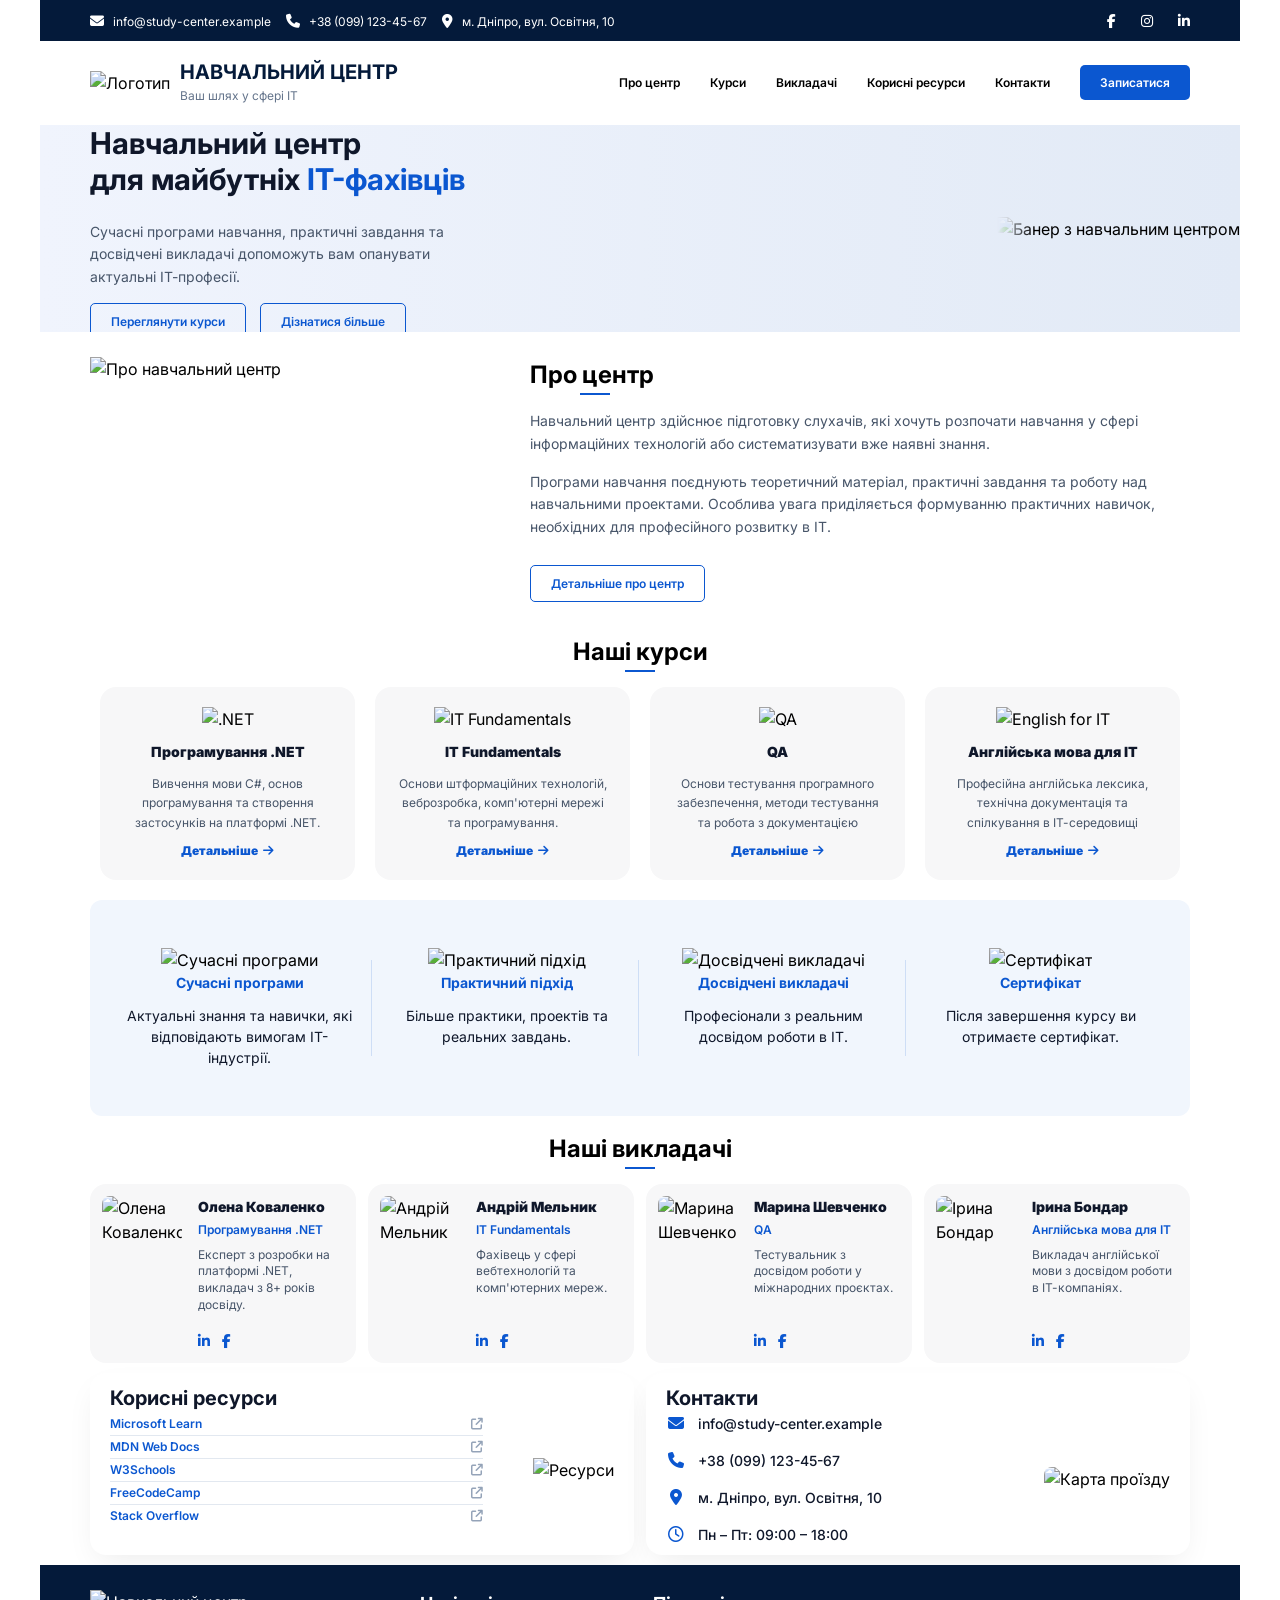
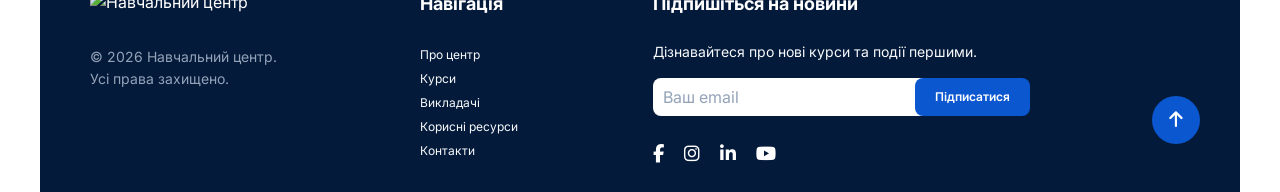
==== Homework02/index.html @ a758458b "add homework 2" ====
<!DOCTYPE html>
<html lang="en">
<head>
    <meta charset="UTF-8">
    <meta name="viewport" content="width=device-width, initial-scale=1.0">
    <link rel="preconnect" href="https://fonts.googleapis.com">
    <link rel="preconnect" href="https://fonts.gstatic.com" crossorigin>
    <link href="https://fonts.googleapis.com/css2?family=Inter:wght@400;600;700&display=swap" rel="stylesheet">
    <link 
    rel="stylesheet" 
    href="https://cdnjs.cloudflare.com/ajax/libs/font-awesome/6.5.2/css/all.min.css" 
  />
    <link rel="stylesheet" href="reset.css">
    <link rel="stylesheet" href="style.css">
    <title>Навчальний центр</title>
</head>
<body>
    <div class="container">
        <div id="header" class="header">
            <ul class="data">
                    <li>
                        <i class="fa-solid fa-envelope"></i>
                        <a href="mailto:info@study-center.example">info@study-center.example</a>
                    </li>
                    <li>
                        <i class="fa-solid fa-phone"></i>
                        <a href="tel:+380991234567">+38 (099) 123-45-67</a>
                    </li>
                    <li>
                        <i class="fa-solid fa-location-dot"></i>
                        <span>м. Дніпро, вул. Освітня, 10</span>
                    </li>
            </ul>            
            
            <ul class="socials">
                    <li><a href="https://www.facebook.com/" aria-label="Facebook"><i class="fa-brands fa-facebook-f"></i></a></li>
                    <li><a href="https://www.instagram.com/" aria-label="Instagram"><i class="fa-brands fa-instagram"></i></a></li>
                    <li><a href="https://ua.linkedin.com/" aria-label="LinkedIn"><i class="fa-brands fa-linkedin-in"></i></a></li>
            </ul>            
        </div>
        <div id="menu" class="menu">
            <div class="logo">
                <img src="/images/logo/logo-icon-dark.png" alt="Логотип" class="logo__icon">
                <div class="logo__text">
                    <div class="logo__title">Навчальний центр</div>
                    <div class="logo__subtitle">Ваш шлях у сфері ІТ</div>
                </div>
            </div>
            <ul class="menu__list">
                <li class="menu__item"><a href="#about" class="menu__link">Про центр</a></li>
                <li class="menu__item"><a href="#courses" class="menu__link">Курси</a></li>
                <li class="menu__item"><a href="#teachers" class="menu__link">Викладачі</a></li>
                <li class="menu__item"><a href="#resources" class="menu__link">Корисні ресурси</a></li>
                <li class="menu__item"><a href="#contacts" class="menu__link">Контакти</a></li>
                <li class="menu__item"><span class="btn btn--primary">Записатися</span></li>
            </ul>
        </div>
        <div id="main-content">
            <section class="banner">
                <div class="banner__content">
                    <h1 class="banner__title">Навчальний центр <br> 
                    для майбутніх <span class="text--primary">IT-фахівців</span></h1>
                    <p class="banner__text">
                        Сучасні програми навчання, практичні завдання та досвідчені викладачі допоможуть вам опанувати актуальні ІТ-професії.
                    </p>

                    <div class="banner__actions">
                        <a href="#" class="btn btn--outline">Переглянути курси</a>
                        <a href="#" class="btn btn--outline">Дізнатися більше</a>
                    </div>
                </div>
                <div class="banner__image">
                    <img src="/images/backgrounds/hero-photo-right.png" alt="Банер з навчальним центром" class="banner__img">
                </div>
            </section>

            <section id="about" class="about">
                <div class="about__image">
                    <img src="/images/illustrations/about-center-illustration.png" alt="Про навчальний центр" class="about__img">
                </div>

                <div class="about__content">
                    <h2 class="about__title">Про центр</h2>
                    <div class="about__text">
                        <p>Навчальний центр здійснює підготовку слухачів, які хочуть розпочати навчання у сфері інформаційних технологій або систематизувати вже наявні знання.</p>
                        <p>Програми навчання поєднують теоретичний матеріал, практичні завдання та роботу над навчальними проектами. Особлива увага приділяється формуванню практичних навичок, необхідних для професійного розвитку в ІТ.</p>
                    </div>
                    <a href="#" class="btn btn--outline">Детальніше про центр</a>
                </div>
            </section>

            <section id="courses" class="courses">
                <h2 class="courses__title">Наші курси</h2>
                <div class="courses__list">
                    <div class="course-card">
                        <img src="/images/icons/courses/course-dotnet.png" alt=".NET" class="course-card__icon">
                        <h3 class="course-card__title">Програмування .NET</h3>
                        <p class="course-card__desc">Вивчення мови C#, основ програмування та створення застосунків на платформі .NET.</p>
                        <a href="#" class="course-card__link">Детальніше <i class="fa-solid fa-arrow-right"></i></a>
                    </div>
                    <div class="course-card">
                        <img src="/images/icons/courses/course-it-fundamentals.png" alt="IT Fundamentals" class="course-card__icon">
                        <h3 class="course-card__title">IT Fundamentals</h3>
                        <p class="course-card__desc">Основи штформаційних технологій, веброзробка, комп'ютерні мережі та програмування.</p>
                        <a href="#" class="course-card__link">Детальніше <i class="fa-solid fa-arrow-right"></i></a>
                    </div>
                    <div class="course-card">
                        <img src="/images/icons/courses/course-qa.png" alt="QA" class="course-card__icon">
                        <h3 class="course-card__title">QA</h3>
                        <p class="course-card__desc">Основи тестування програмного забезпечення, методи тестування та робота з документацією</p>
                        <a href="#" class="course-card__link">Детальніше <i class="fa-solid fa-arrow-right"></i></a>
                    </div>
                    <div class="course-card">
                        <img src="/images/icons/courses/course-english-it.png" alt="English for IT" class="course-card__icon">
                        <h3 class="course-card__title">Англійська мова для IT</h3>
                        <p class="course-card__desc">Професійна англійська лексика, технічна документація та спілкування в ІТ-середовищі</p>
                        <a href="#" class="course-card__link">Детальніше <i class="fa-solid fa-arrow-right"></i></a>
                    </div>
                </div>

                <div class="features__list">
                    <div class="feature-item">
                        <img src="/images/icons/features/feature-modern-programs.png" alt="Сучасні програми" class="feature-item__icon">
                        <h3 class="feature-item__title">Сучасні програми</h3>
                        <p class="feature-item__text">Актуальні знання та навички, які відповідають вимогам ІТ-індустрії.</p>
                    </div>
                    <div class="feature-item">
                        <img src="/images/icons/features/feature-practical-approach.png" alt="Практичний підхід" class="feature-item__icon">
                        <h3 class="feature-item__title">Практичний підхід</h3>
                        <p class="feature-item__text">Більше практики, проектів та реальних завдань.</p>
                    </div>
                    <div class="feature-item">
                        <img src="/images/icons/features/feature-experienced-teachers.png" alt="Досвідчені викладачі" class="feature-item__icon">
                        <h3 class="feature-item__title">Досвідчені викладачі</h3>
                        <p class="feature-item__text">Професіонали з реальним досвідом роботи в ІТ.</p>
                    </div>
                    <div class="feature-item">
                        <img src="/images/icons/features/feature-certificate.png" alt="Сертифікат" class="feature-item__icon">
                        <h3 class="feature-item__title">Сертифікат</h3>
                        <p class="feature-item__text">Після завершення курсу ви отримаєте сертифікат.</p>
                    </div>
                </div>

            </section>

            <section id="teachers" class="teachers">
                <h2 class="courses__title">Наші викладачі</h2>
                <div class="teachers__list">
                    <div class="teacher-card">
                        <img src="/images/teachers/teacher-1-olena-kovalenko.png" alt="Олена Коваленко" class="teacher-card__img">
                        <div class="teacher-card__info">
                            <h3 class="teacher-card__name">Олена Коваленко</h3>
                            <span class="teacher-card__subject">Програмування .NET</span>
                            <p class="teacher-card__desc">Експерт з розробки на платформі .NET, викладач з 8+ років досвіду.</p>
                            
                            <div class="teacher-card__socials">
                                <a href="#" aria-label="LinkedIn"><i class="fa-brands fa-linkedin-in"></i></a>
                                <a href="#" aria-label="Facebook"><i class="fa-brands fa-facebook-f"></i></a>
                            </div>
                        </div>                        
                    </div>
                    <div class="teacher-card">
                        <img src="/images/teachers/teacher-2-andrii-melnyk.png" alt="Андрій Мельник" class="teacher-card__img">
                        <div class="teacher-card__info">
                            <h3 class="teacher-card__name">Андрій Мельник</h3>
                            <span class="teacher-card__subject">IT Fundamentals</span>
                            <p class="teacher-card__desc">Фахівець у сфері вебтехнологій та комп'ютерних мереж.</p>
                            
                            <div class="teacher-card__socials">
                                <a href="#" aria-label="LinkedIn"><i class="fa-brands fa-linkedin-in"></i></a>
                                <a href="#" aria-label="Facebook"><i class="fa-brands fa-facebook-f"></i></a>
                            </div>
                        </div>
                    </div>
                    <div class="teacher-card">
                        <img src="/images/teachers/teacher-3-maryna-shevchenko.png" alt="Марина Шевченко" class="teacher-card__img">
                        <div class="teacher-card__info">
                            <h3 class="teacher-card__name">Марина Шевченко</h3>
                            <span class="teacher-card__subject">QA</span>
                            <p class="teacher-card__desc">Тестувальник з досвідом роботи у міжнародних проєктах.</p>
                            
                            <div class="teacher-card__socials">
                                <a href="#" aria-label="LinkedIn"><i class="fa-brands fa-linkedin-in"></i></a>
                                <a href="#" aria-label="Facebook"><i class="fa-brands fa-facebook-f"></i></a>
                            </div>
                        </div>                        
                    </div>
                    <div class="teacher-card">
                        <img src="/images/teachers/teacher-4-iryna-bondar.png" alt="Ірина Бондар" class="teacher-card__img">
                        <div class="teacher-card__info">
                            <h3 class="teacher-card__name">Ірина Бондар</h3>
                            <span class="teacher-card__subject">Англійська мова для ІТ</span>
                            <p class="teacher-card__desc">Викладач англійської мови з досвідом роботи в ІТ-компаніях.</p>
                            
                            <div class="teacher-card__socials">
                                <a href="#" aria-label="LinkedIn"><i class="fa-brands fa-linkedin-in"></i></a>
                                <a href="#" aria-label="Facebook"><i class="fa-brands fa-facebook-f"></i></a>
                            </div>
                        </div>                        
                    </div>
                </div>
            </section>

            <section class="info-blocks">
                    <div class="info-card">
                        <h2 class="info-card__title"  id="resources">Корисні ресурси</h2>                    
                        <div class="info-card__content">
                            <ul class="resources__list">
                                <li>
                                    <a href="#">Microsoft Learn <i class="fa-solid fa-arrow-up-right-from-square"></i></a>
                                </li>
                                <li>
                                    <a href="#">MDN Web Docs <i class="fa-solid fa-arrow-up-right-from-square"></i></a>
                                </li>
                                <li>
                                    <a href="#">W3Schools <i class="fa-solid fa-arrow-up-right-from-square"></i></a>
                                </li>
                                <li>
                                    <a href="#">FreeCodeCamp <i class="fa-solid fa-arrow-up-right-from-square"></i></a>
                                </li>
                                <li>
                                    <a href="#">Stack Overflow <i class="fa-solid fa-arrow-up-right-from-square"></i></a>
                                </li>
                            </ul>                        
                            <div class="info-card__image">
                                <img src="/images/illustrations/useful-resources-illustration.png" alt="Ресурси" class="info-card__img">
                            </div>
                        </div>
                    </div>

                    <div class="info-card" id="contacts">
                        <h2 class="info-card__title">Контакти</h2>                        
                        <div class="info-card__content">
                            <ul class="contacts__list">
                                <li>
                                    <i class="fa-solid fa-envelope"></i> 
                                    <a href="mailto:info@study-center.example">info@study-center.example</a>
                                </li>
                                <li>
                                    <i class="fa-solid fa-phone"></i> 
                                    <a href="tel:+380991234567">+38 (099) 123-45-67</a>
                                </li>
                                <li>
                                    <i class="fa-solid fa-location-dot"></i> 
                                    <span>м. Дніпро, вул. Освітня, 10</span>
                                </li>
                                <li>
                                    <i class="fa-regular fa-clock"></i> 
                                    <span>Пн – Пт: 09:00 – 18:00</span>
                                </li>
                            </ul>                            
                            <div class="info-card__image">
                                <img src="/images/contacts/location-map.png" alt="Карта проїзду" class="info-card__map">
                            </div>
                        </div>
                    </div>                
            </section>
        </div>
        <div id="footer" class="footer">
            <div class="footer__col footer__col--brand">
                <a href="/" class="footer__logo">
                    <img src="/images/logo/logo-full-footer.png" alt="Навчальний центр" class="footer__logo-img">
                </a>
                <div class="footer__copyright">
                    <p>© 2026 Навчальний центр.</p>
                    <p>Усі права захищено.</p>
                </div>
            </div>
            <div class="footer__col footer__col--nav">
                <h3 class="footer__title">Навігація</h3>
                <ul class="footer__list">
                    <li><a href="#">Про центр</a></li>
                    <li><a href="#">Курси</a></li>
                    <li><a href="#">Викладачі</a></li>
                    <li><a href="#">Корисні ресурси</a></li>
                    <li><a href="#">Контакти</a></li>
                </ul>
            </div>
            <div class="footer__col footer__col--subscribe">
                <h3 class="footer__title">Підпишіться на новини</h3>
                <p class="footer__subtitle">Дізнавайтеся про нові курси та події першими.</p>
                
                <form action="#" class="subscribe-form">
                    <input type="email" placeholder="Ваш email" class="subscribe-form__input" required>
                    <button type="submit" class="btn btn--primary subscribe-form__btn">Підписатися</button>
                </form>

                <div class="footer__socials">
                    <a href="https://www.facebook.com/" aria-label="Facebook"><i class="fa-brands fa-facebook-f"></i></a>
                    <a href="https://www.instagram.com/" aria-label="Instagram"><i class="fa-brands fa-instagram"></i></a>
                    <a href="https://ua.linkedin.com/" aria-label="LinkedIn"><i class="fa-brands fa-linkedin-in"></i></a>
                    <a href="https://www.youtube.com/" aria-label="YouTube"><i class="fa-brands fa-youtube"></i></a>
                </div>
            </div>

            <a href="#" class="scroll-top" aria-label="Вгору">
                <i class="fa-solid fa-arrow-up"></i>
            </a>
        </div>
    </div>
</body>
</html>
---- Homework02/style.css ----
body {
  font-family: 'Inter', sans-serif;
}
.container {
    max-width: 1200px;
    margin: 0 auto;   
    
}

.header {
    display: flex;
    background-color: #041A3A;
    padding: 10px 50px;
    text-align: center;
    color: #ffffff;
    font-size: 14px;
    justify-content: space-between;
}
.header .data {
    display: flex;    
    align-items: center;
    gap: 15px;
}  
.header .data li a {
    font-size: 12px;
    margin-left: 5px;
}
.header .data li span {
    font-size: 12px;
    margin-left: 5px;
}
.header .socials {
    display: flex;
    gap: 25px;
}
.header .socials li:hover{
    color: #0B57D0;
}

.menu {
    display: flex;
    justify-content: space-between;
    align-items: center;
    padding: 20px 50px;
}
.menu .logo {
    display: flex;
    align-items: center;
    gap: 10px;
}
.logo__title {
  font-size: 20px;
  font-weight: 700;
  color: #041a3a;
  text-transform: uppercase;
  line-height: 1.1;
}
.logo__subtitle {
  font-size: 12px;
  color: #64748b;
  margin-top: 4px;
}
.menu__list {
    display: flex;
    gap: 30px;
    font-size: 12px;
    font-weight: 600;

}
.menu__item {
    cursor: pointer;
}
.menu__item:hover {
    color: #0B57D0;
}
.btn {    
    padding: 10px 20px;
    border-radius: 5px;
    font-weight: 600;
    text-align: center;
    transition: background-color 0.2s ease, transform 0.1s ease;
}
.btn--primary{
    background-color: #0B57D0;
    color: #ffffff;
}
.btn--primary:hover{
    background-color: #041A3A;
}

.banner {
    display: flex;
    padding-left: 50px;
    justify-content: space-between;
    align-items: center;
    background: linear-gradient(90deg, #f0f4fd 0%, #e2eaf6 100%);
    overflow: hidden;
}
.banner__content{
    max-width: 550px;
}
.banner__title {
  font-size: 30px;
  font-weight: 700;
  color: #0f172a;
  line-height: 1.2;
  margin-bottom: 24px;
}
.text--primary {
    color: #0B57D0;
}
.banner__text {
    max-width: 400px;
  font-size: 14px;
  color: #475569;
  line-height: 1.6;
  margin-bottom: 20px;
}
.btn--outline {
    background-color: transparent;
    border: 1px solid #0B57D0;
    font-size: 12px;
    color: #0B57D0;
    margin-right: 10px;
}
.btn--outline:hover {
    background-color: #0B57D0;
    color: #ffffff;
}
.banner__image{
    flex-shrink: 0;
    width: 50%;
    display: flex;
    justify-content: flex-end;
}
.banner__img {
  max-width: 100%;
  height: auto;
  -webkit-mask-image: linear-gradient(to right, transparent 0%, black 15%);
  mask-image: linear-gradient(to right, transparent 0%, black 15%);
}

.about{
    display: flex;
    padding: 25px 50px;
}
.about__image {
    flex-shrink: 0;
    width: 40%;
    display: flex;
    justify-content: flex-start;
}
.about__img {
  max-width: 100%;
  height: auto;
}
.about__title::after{
    display: block;
    position: relative;
    content: '';
    width: 30px;
    height: 2px;
    background-color: #0B57D0;
    left: 50px;
}
.about__text{
  font-size: 14px;
  margin-top: 15px;
  color: #475569;
  line-height: 1.6;
  margin-bottom: 32px;  
  display: flex;
  flex-direction: column;
  gap: 16px;
}

.courses{
    padding: 0 50px;
}
.courses__title{
  text-align: center;
  margin: 15px 0;
}
.courses__title::after {
  content: '';
  display: block;
  width: 30px;
  height: 2px;
  background-color: #0b57d0;
  margin: 0 auto;
}
.courses__list{
  display: grid;
  grid-template-columns: repeat(4, 1fr);
  gap: 20px;
  padding: 0 10px;
}
.course-card {
  background-color: #f7f7f8;
  border-radius: 16px;
  padding: 20px;  
  display: flex;
  flex-direction: column;
  align-items: center;
  text-align: center;
  transition: transform 0.2s ease, box-shadow 0.2s ease;
}
.course-card:hover {
  transform: translateY(-4px);
  box-shadow: 0 12px 24px -8px rgba(0, 0, 0, 0.1); /* Тінь */
}
.course-card__title {
  font-size: 20px;
  font-weight: 700;
  color: #0f172a;
  margin-bottom: 12px;
}
.course-card__title{
    font-size: 14px;
    font-weight: 900;
    margin-top: 10px;
}
.course-card__desc {
  font-size: 12px;
  color: #475569;
  line-height: 1.6;
  margin-bottom: 10px;
}
.course-card__link {
  font-size: 12px;
  font-weight: 900;
  color: #0b57d0;
  display: flex;
  align-items: center;
  gap: 5px;
  transition: opacity 0.2s ease;
}
.course-card__link:hover {
  opacity: 0.7;
}
.features__list{
    background-color: #f1f6fd;
    border-radius: 12px; 
    padding: 48px 32px;
    margin-top: 20px;     
    display: grid;
    grid-template-columns: repeat(4, 1fr);
    gap: 32px;
}
.feature-item {
    display: flex;
    flex-direction: column;
    align-items: center;
    text-align: center;
    position: relative;
}
.feature-item__title {
    font-size: 14px;
    font-weight: 700;
    color: #0b57d0;
    margin-bottom: 12px;
}
.feature-item__text {
    font-size: 14px;
    color: #0f172a; /* Темно-сірий колір для опису */
    line-height: 1.5;
}
.feature-item:not(:last-child)::after {
    content: '';
    position: absolute;
    right: -15px; 
    top: 10%;
    bottom: 10%;  
    width: 1px;
    background-color: rgba(11, 87, 208, 0.15); 
}

.teachers__list{
    display: grid;
    grid-template-columns: repeat(4, 1fr);
    gap: 12px;
    padding: 0 50px;
}
.teacher-card {
  background-color: #f7f7f8;
  border-radius: 16px;
  padding: 12px;  
  display: flex;
  align-items: flex-start;
  gap: 16px;
}
.teacher-card__img {
  width: 80px;
  height: auto;
  border-radius: 8px;
  flex-shrink: 0;
}
.teacher-card__info {
  display: flex;
  flex-direction: column;
  height: 100%;
}
.teacher-card__name {
  font-size: 14px;
  font-weight: 900;
  color: #0f172a;
  margin-bottom: 4px;
}
.teacher-card__subject {
  font-size: 12px;
  font-weight: 600;
  color: #0b57d0;
  margin-bottom: 8px;
}
.teacher-card__desc {
  font-size: 12px;
  color: #475569;
  line-height: 1.4;
  margin-bottom: 16px;
}
.teacher-card__socials {
  display: flex;
  gap: 12px;
  margin-top: auto; 
}
.teacher-card__socials a {
  color: #0b57d0;
  font-size: 14px;
  transition: opacity 0.2s ease;
}
.teacher-card__socials a:hover {
  opacity: 0.7;
}

.info-blocks{
    display: grid;
    grid-template-columns: repeat(2, 1fr); /* Дві однакові колонки */
    gap: 12px; 
    padding: 10px 50px;
}
.info-card {
    background-color: #ffffff;
    border-radius: 16px;
    padding: 10px 20px;
    box-shadow: 0 12px 32px -8px rgba(0, 0, 0, 0.08);
}
.info-card__title {
    font-size: 20px;
    font-weight: 700;
    color: #0f172a;
}
.info-card__content {
    display: flex;
    align-items: center;
    justify-content: space-between;
    gap: 50px;
}.resources__list {
    flex-grow: 1;
    display: flex;
    flex-direction: column;
}
.resources__list li {
    border-bottom: 1px solid #e2e8f0;
}
.resources__list li:last-child {
    border-bottom: none; 
}
.resources__list a {
    display: flex;
    justify-content: space-between; 
    align-items: center;
    padding: 2px 0;
    font-size: 12px;
    font-weight: 600;
    color: #0b57d0;
    transition: opacity 0.2s ease;
}
.resources__list i {
    color: #94a3b8;
}
.resources__list a:hover {
    opacity: 0.7;
}
.info-card__image-wrapper {
    flex-shrink: 0; 
    width: 45%; 
    display: flex;
    justify-content: flex-end;
}
.contacts__list {
    flex-grow: 1;
    display: flex;
    flex-direction: column;
    gap: 16px;
}
.contacts__list li {
    display: flex;
    align-items: center;
    gap: 12px;
    font-size: 14px;
    font-weight: 500;
    color: #0f172a;
}
.contacts__list i {
    color: #0b57d0;
    font-size: 16px;
    width: 20px; 
    text-align: center;
}
.contacts__list a {
    transition: color 0.2s ease;
}
.contacts__list a:hover {
    color: #0b57d0;
}
.info-card__img {
    max-width: 100%;
    height: auto;
}
.info-card__map {
    max-width: 100%;
    height: auto;
    border-radius: 8px;
    object-fit: cover;
}

.footer {
    background-color: #041a3a;
    color: #ffffff; 
    position: relative; 
    display: grid;
    grid-template-columns: 1.5fr 1fr 2fr; 
    gap: 40px;
    padding: 25px 200px 25px 50px;
}
.footer__logo {
    display: inline-block;
    margin-bottom: 32px;
}
.footer__logo-img {
    max-width: 220px; 
    height: auto;
}
.footer__copyright {
    font-size: 14px;
    color: #94a3b8;
    line-height: 1.6;
}
.footer__title {
    font-size: 18px;
    font-weight: 700;
    margin-bottom: 24px;
}
.footer__list {
    display: flex;
    flex-direction: column;
}
.footer__list a {
  font-size: 12px;
  color: #f8fafc;
  transition: color 0.2s ease;
}
.footer__list a:hover {
  color: #60a5fa;
}
.footer__subtitle {
  font-size: 14px;
  color: #f8fafc;
  margin-bottom: 16px;
}
.subscribe-form {
  display: flex;
  margin-bottom: 24px;
  position: relative;
}
.subscribe-form__input {
  flex-grow: 1;
  padding: 5px 10px;
  border: none;
  background-color: #ffffff;
  border-radius: 8px 0 0 8px;
  color: #0f172a;
  outline: none;
}
.subscribe-form__input::placeholder {
  color: #94a3b8;
}
.subscribe-form__btn {
  border-radius: 8px;
  position: relative;
  font-size: 12px;
  left: -10px;
}
.footer__socials {
  display: flex;
  gap: 20px;
}
.footer__socials a {
  font-size: 18px;
  color: #ffffff;
  transition: opacity 0.2s ease;
}
.footer__socials a:hover {
  opacity: 0.7;
}
.scroll-top {
  position: absolute;
  right: 40px;
  bottom: 48px;
  width: 48px;
  height: 48px;
  background-color: #0b57d0;
  color: #ffffff;
  border-radius: 50%;
  display: flex;
  align-items: center;
  justify-content: center;
  text-decoration: none;
  font-size: 18px;
  transition: background-color 0.2s ease, transform 0.2s ease;
}
.scroll-top:hover {
  background-color: #0842a0;
  transform: translateY(-4px);
}
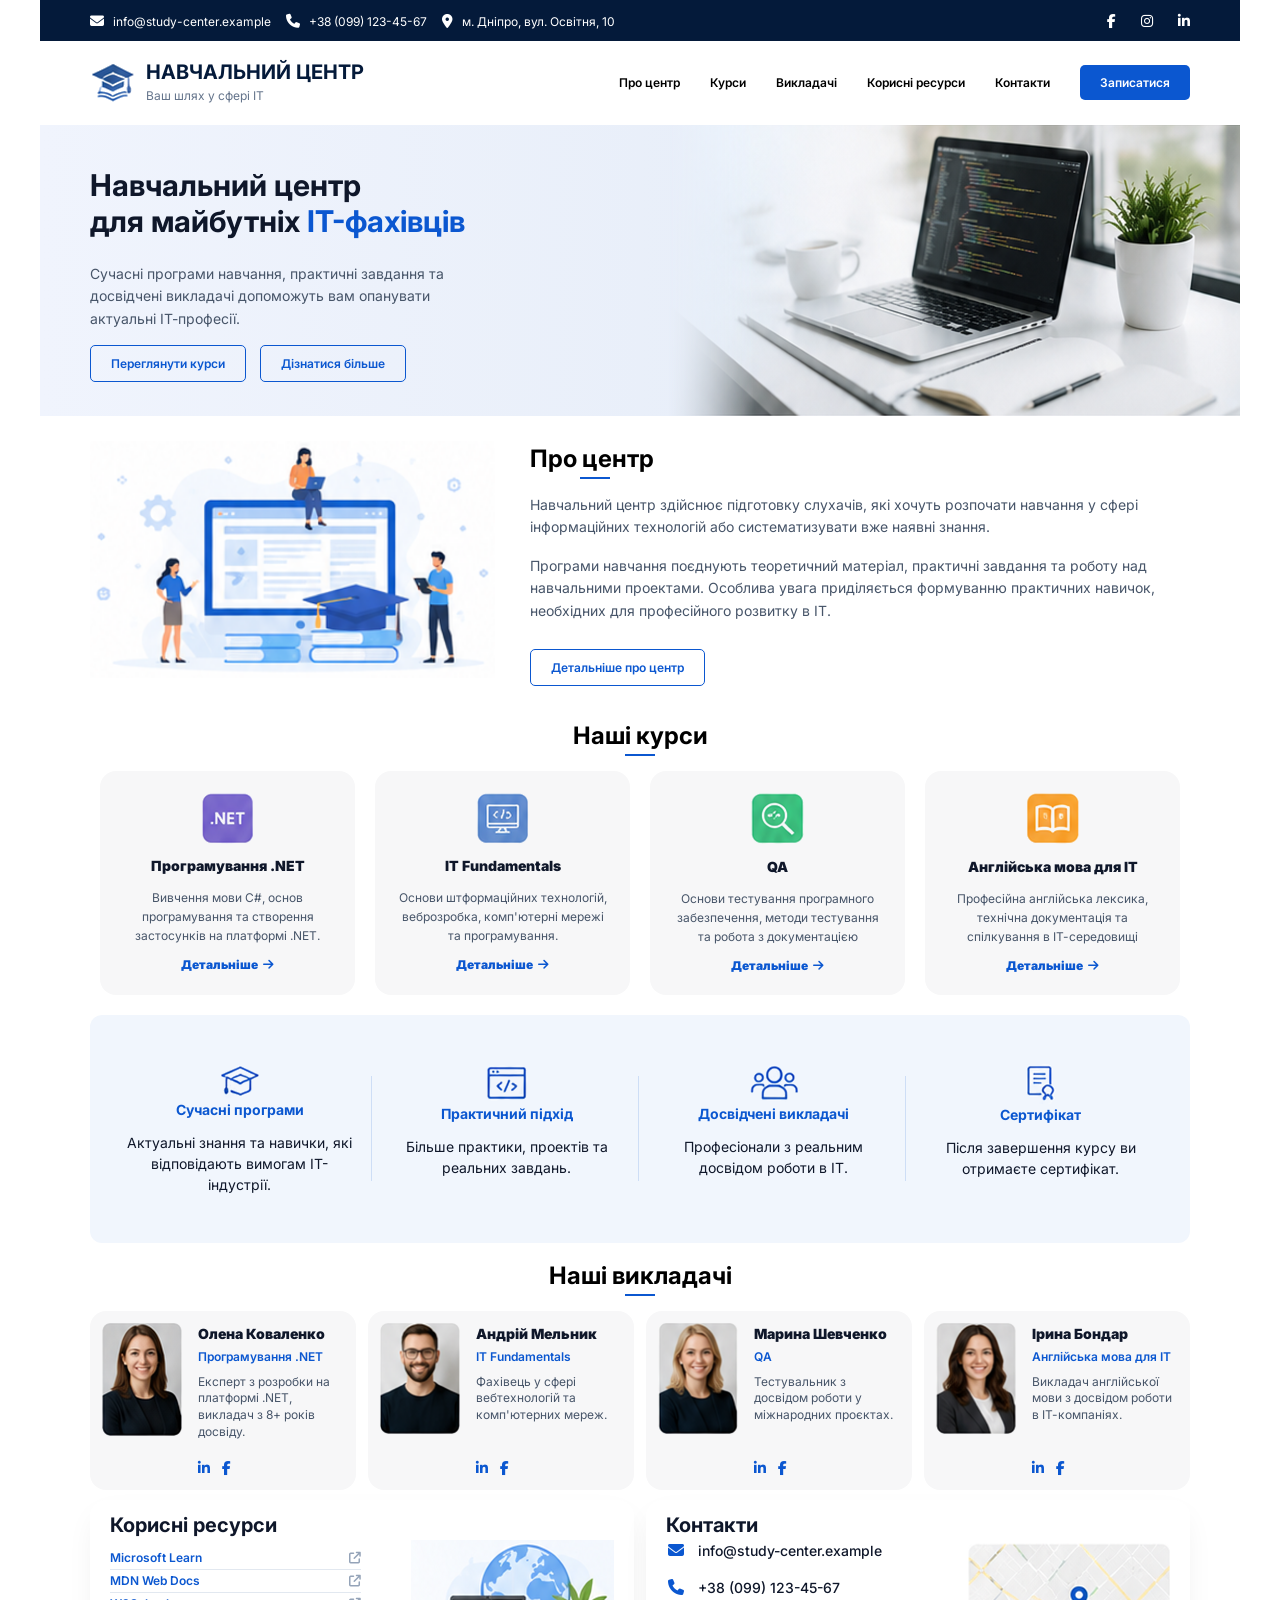
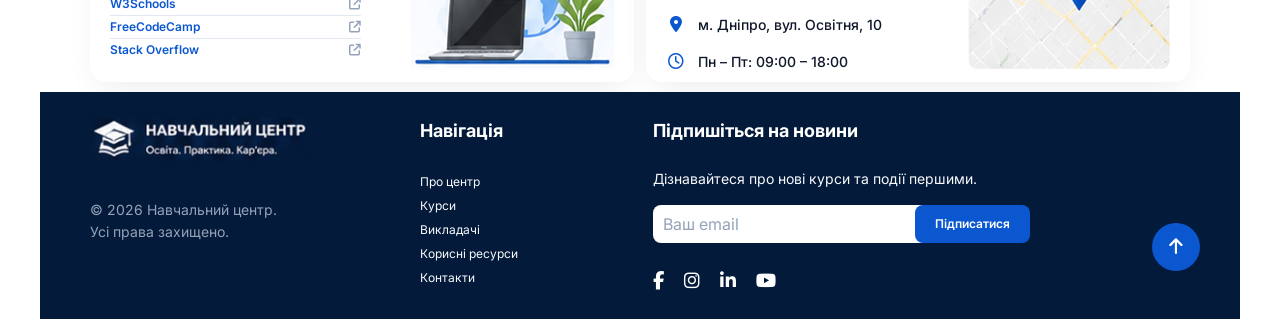
==== commit 76d65319: "fix link images" ====
--- a/Homework02/index.html
+++ b/Homework02/index.html
@@ -40,7 +40,7 @@
         </div>
         <div id="menu" class="menu">
             <div class="logo">
-                <img src="/images/logo/logo-icon-dark.png" alt="Логотип" class="logo__icon">
+                <img src="images/logo/logo-icon-dark.png" alt="Логотип" class="logo__icon">
                 <div class="logo__text">
                     <div class="logo__title">Навчальний центр</div>
                     <div class="logo__subtitle">Ваш шлях у сфері ІТ</div>
@@ -70,13 +70,13 @@
                     </div>
                 </div>
                 <div class="banner__image">
-                    <img src="/images/backgrounds/hero-photo-right.png" alt="Банер з навчальним центром" class="banner__img">
+                    <img src="images/backgrounds/hero-photo-right.png" alt="Банер з навчальним центром" class="banner__img">
                 </div>
             </section>
 
             <section id="about" class="about">
                 <div class="about__image">
-                    <img src="/images/illustrations/about-center-illustration.png" alt="Про навчальний центр" class="about__img">
+                    <img src="images/illustrations/about-center-illustration.png" alt="Про навчальний центр" class="about__img">
                 </div>
 
                 <div class="about__content">
@@ -93,25 +93,25 @@
                 <h2 class="courses__title">Наші курси</h2>
                 <div class="courses__list">
                     <div class="course-card">
-                        <img src="/images/icons/courses/course-dotnet.png" alt=".NET" class="course-card__icon">
+                        <img src="images/icons/courses/course-dotnet.png" alt=".NET" class="course-card__icon">
                         <h3 class="course-card__title">Програмування .NET</h3>
                         <p class="course-card__desc">Вивчення мови C#, основ програмування та створення застосунків на платформі .NET.</p>
                         <a href="#" class="course-card__link">Детальніше <i class="fa-solid fa-arrow-right"></i></a>
                     </div>
                     <div class="course-card">
-                        <img src="/images/icons/courses/course-it-fundamentals.png" alt="IT Fundamentals" class="course-card__icon">
+                        <img src="images/icons/courses/course-it-fundamentals.png" alt="IT Fundamentals" class="course-card__icon">
                         <h3 class="course-card__title">IT Fundamentals</h3>
                         <p class="course-card__desc">Основи штформаційних технологій, веброзробка, комп'ютерні мережі та програмування.</p>
                         <a href="#" class="course-card__link">Детальніше <i class="fa-solid fa-arrow-right"></i></a>
                     </div>
                     <div class="course-card">
-                        <img src="/images/icons/courses/course-qa.png" alt="QA" class="course-card__icon">
+                        <img src="images/icons/courses/course-qa.png" alt="QA" class="course-card__icon">
                         <h3 class="course-card__title">QA</h3>
                         <p class="course-card__desc">Основи тестування програмного забезпечення, методи тестування та робота з документацією</p>
                         <a href="#" class="course-card__link">Детальніше <i class="fa-solid fa-arrow-right"></i></a>
                     </div>
                     <div class="course-card">
-                        <img src="/images/icons/courses/course-english-it.png" alt="English for IT" class="course-card__icon">
+                        <img src="images/icons/courses/course-english-it.png" alt="English for IT" class="course-card__icon">
                         <h3 class="course-card__title">Англійська мова для IT</h3>
                         <p class="course-card__desc">Професійна англійська лексика, технічна документація та спілкування в ІТ-середовищі</p>
                         <a href="#" class="course-card__link">Детальніше <i class="fa-solid fa-arrow-right"></i></a>
@@ -120,22 +120,22 @@
 
                 <div class="features__list">
                     <div class="feature-item">
-                        <img src="/images/icons/features/feature-modern-programs.png" alt="Сучасні програми" class="feature-item__icon">
+                        <img src="images/icons/features/feature-modern-programs.png" alt="Сучасні програми" class="feature-item__icon">
                         <h3 class="feature-item__title">Сучасні програми</h3>
                         <p class="feature-item__text">Актуальні знання та навички, які відповідають вимогам ІТ-індустрії.</p>
                     </div>
                     <div class="feature-item">
-                        <img src="/images/icons/features/feature-practical-approach.png" alt="Практичний підхід" class="feature-item__icon">
+                        <img src="images/icons/features/feature-practical-approach.png" alt="Практичний підхід" class="feature-item__icon">
                         <h3 class="feature-item__title">Практичний підхід</h3>
                         <p class="feature-item__text">Більше практики, проектів та реальних завдань.</p>
                     </div>
                     <div class="feature-item">
-                        <img src="/images/icons/features/feature-experienced-teachers.png" alt="Досвідчені викладачі" class="feature-item__icon">
+                        <img src="images/icons/features/feature-experienced-teachers.png" alt="Досвідчені викладачі" class="feature-item__icon">
                         <h3 class="feature-item__title">Досвідчені викладачі</h3>
                         <p class="feature-item__text">Професіонали з реальним досвідом роботи в ІТ.</p>
                     </div>
                     <div class="feature-item">
-                        <img src="/images/icons/features/feature-certificate.png" alt="Сертифікат" class="feature-item__icon">
+                        <img src="images/icons/features/feature-certificate.png" alt="Сертифікат" class="feature-item__icon">
                         <h3 class="feature-item__title">Сертифікат</h3>
                         <p class="feature-item__text">Після завершення курсу ви отримаєте сертифікат.</p>
                     </div>
@@ -147,7 +147,7 @@
                 <h2 class="courses__title">Наші викладачі</h2>
                 <div class="teachers__list">
                     <div class="teacher-card">
-                        <img src="/images/teachers/teacher-1-olena-kovalenko.png" alt="Олена Коваленко" class="teacher-card__img">
+                        <img src="images/teachers/teacher-1-olena-kovalenko.png" alt="Олена Коваленко" class="teacher-card__img">
                         <div class="teacher-card__info">
                             <h3 class="teacher-card__name">Олена Коваленко</h3>
                             <span class="teacher-card__subject">Програмування .NET</span>
@@ -160,7 +160,7 @@
                         </div>                        
                     </div>
                     <div class="teacher-card">
-                        <img src="/images/teachers/teacher-2-andrii-melnyk.png" alt="Андрій Мельник" class="teacher-card__img">
+                        <img src="images/teachers/teacher-2-andrii-melnyk.png" alt="Андрій Мельник" class="teacher-card__img">
                         <div class="teacher-card__info">
                             <h3 class="teacher-card__name">Андрій Мельник</h3>
                             <span class="teacher-card__subject">IT Fundamentals</span>
@@ -173,7 +173,7 @@
                         </div>
                     </div>
                     <div class="teacher-card">
-                        <img src="/images/teachers/teacher-3-maryna-shevchenko.png" alt="Марина Шевченко" class="teacher-card__img">
+                        <img src="images/teachers/teacher-3-maryna-shevchenko.png" alt="Марина Шевченко" class="teacher-card__img">
                         <div class="teacher-card__info">
                             <h3 class="teacher-card__name">Марина Шевченко</h3>
                             <span class="teacher-card__subject">QA</span>
@@ -186,7 +186,7 @@
                         </div>                        
                     </div>
                     <div class="teacher-card">
-                        <img src="/images/teachers/teacher-4-iryna-bondar.png" alt="Ірина Бондар" class="teacher-card__img">
+                        <img src="images/teachers/teacher-4-iryna-bondar.png" alt="Ірина Бондар" class="teacher-card__img">
                         <div class="teacher-card__info">
                             <h3 class="teacher-card__name">Ірина Бондар</h3>
                             <span class="teacher-card__subject">Англійська мова для ІТ</span>
@@ -223,7 +223,7 @@
                                 </li>
                             </ul>                        
                             <div class="info-card__image">
-                                <img src="/images/illustrations/useful-resources-illustration.png" alt="Ресурси" class="info-card__img">
+                                <img src="images/illustrations/useful-resources-illustration.png" alt="Ресурси" class="info-card__img">
                             </div>
                         </div>
                     </div>
@@ -250,7 +250,7 @@
                                 </li>
                             </ul>                            
                             <div class="info-card__image">
-                                <img src="/images/contacts/location-map.png" alt="Карта проїзду" class="info-card__map">
+                                <img src="images/contacts/location-map.png" alt="Карта проїзду" class="info-card__map">
                             </div>
                         </div>
                     </div>                
@@ -259,7 +259,7 @@
         <div id="footer" class="footer">
             <div class="footer__col footer__col--brand">
                 <a href="/" class="footer__logo">
-                    <img src="/images/logo/logo-full-footer.png" alt="Навчальний центр" class="footer__logo-img">
+                    <img src="images/logo/logo-full-footer.png" alt="Навчальний центр" class="footer__logo-img">
                 </a>
                 <div class="footer__copyright">
                     <p>© 2026 Навчальний центр.</p>
